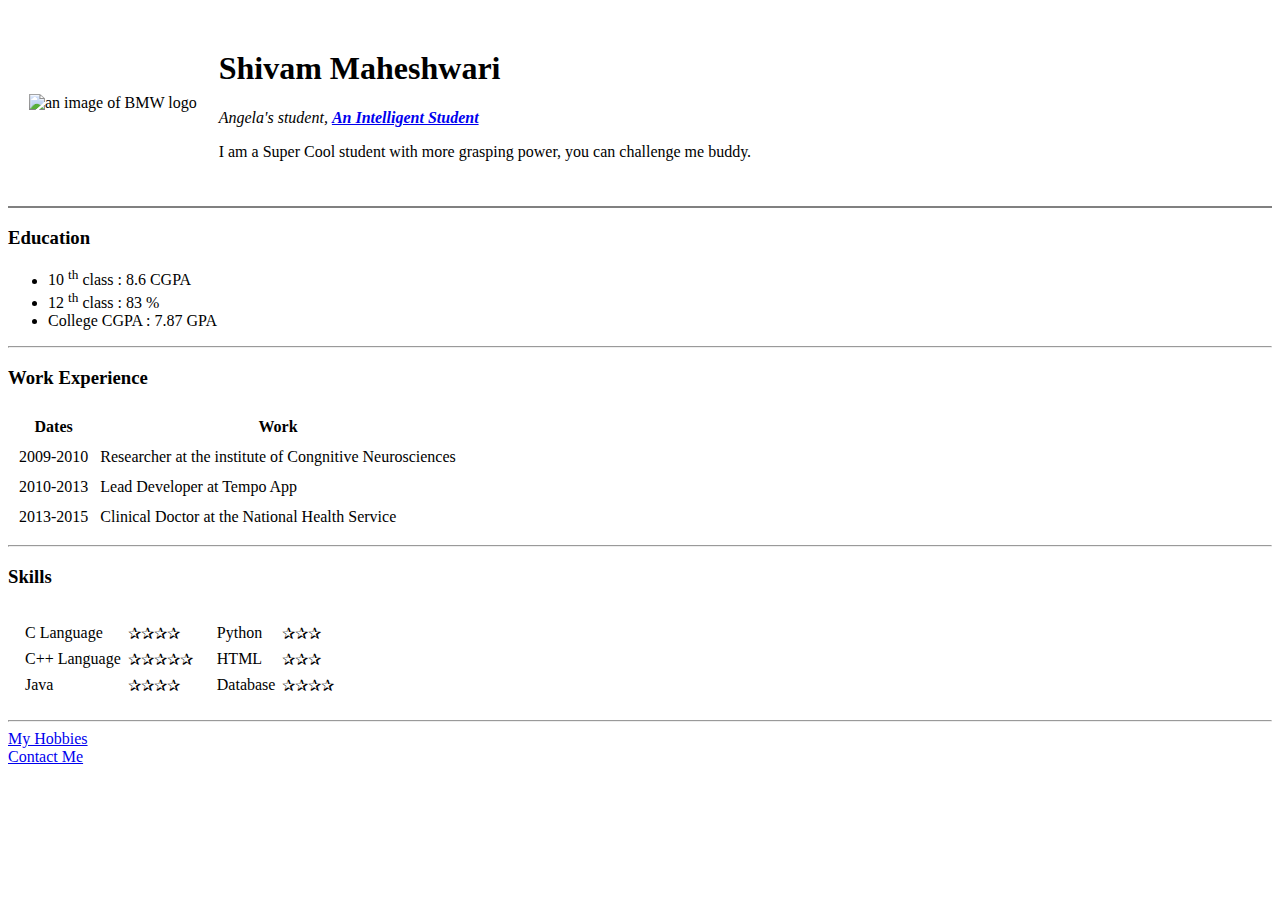
==== index.html @ 5daaeeb9 "Add initial cv website files" ====
<!DOCTYPE html>
<html lang="en" dir="ltr">

<head>
  <meta charset="utf-8">
  <title>Shivam's Personal Website</title>
</head>

<body>
  <table cellspacing="20">
    <tr>
      <td><img src="images\\bmw-logo-697.png" alt="an image of BMW logo"></td>
      <td>
        <h1>Shivam Maheshwari</h1>
        <p><em>Angela's student, <a href="https://www.appbrewery.co"><strong>An Intelligent Student</strong></a></em></p>
        <p>I am a Super Cool student with more grasping power, you can challenge me buddy.</p>
      </td>
    </tr>
  </table>
  <hr size="2" noshade>
  <h3>Education</h3>
  <ul style="list-style-type:disc">
    <li>10 <sup>th</sup> class : 8.6 CGPA</li>
    <li>12 <sup>th</sup> class : 83 %</li>
    <li>College CGPA : 7.87 GPA</li>
  </ul>
  <hr>
  <h3>Work Experience</h3>
  <table cellspacing="10">
    <thead>
      <tr>
        <th>Dates</th>
        <th>Work</th>
      </tr>
    </thead>
    <tbody>
      <tr>
        <td>2009-2010</td>
        <td>Researcher at the institute of Congnitive Neurosciences</td>
      </tr>
      <tr>
        <td>2010-2013</td>
        <td>Lead Developer at Tempo App</td>
      </tr>
      <tr>
        <td>2013-2015</td>
        <td>Clinical Doctor at the National Health Service</td>
      </tr>
    </tbody>
  </table>
  <hr>
  <h3>Skills</h3>
  <table cellspacing="10">
    <tr>
      <td>
        <table cellspacing="5">
          <tr>
            <td>C Language</td>
            <td>✰✰✰✰</td>
          </tr>
          <tr>
            <td>C++ Language</td>
            <td>✰✰✰✰✰</td>
          </tr>
          <tr>
            <td>Java</td>
            <td>✰✰✰✰</td>
          </tr>
        </table>
      </td>
      <td>
        <table cellspacing="5">
          <tr>
            <td>Python</td>
            <td>✰✰✰</td>
          </tr>
          <tr>
            <td>HTML</td>
            <td>✰✰✰</td>
          </tr>
          <tr>
            <td>Database</td>
            <td>✰✰✰✰</td>
          </tr>
        </table>
      </td>
    </tr>
  </table>
  <hr>
  <a href="hobbies.html">My Hobbies</a>
  <br>
  <a href="contact-details.html">Contact Me</a>
</body>

</html>
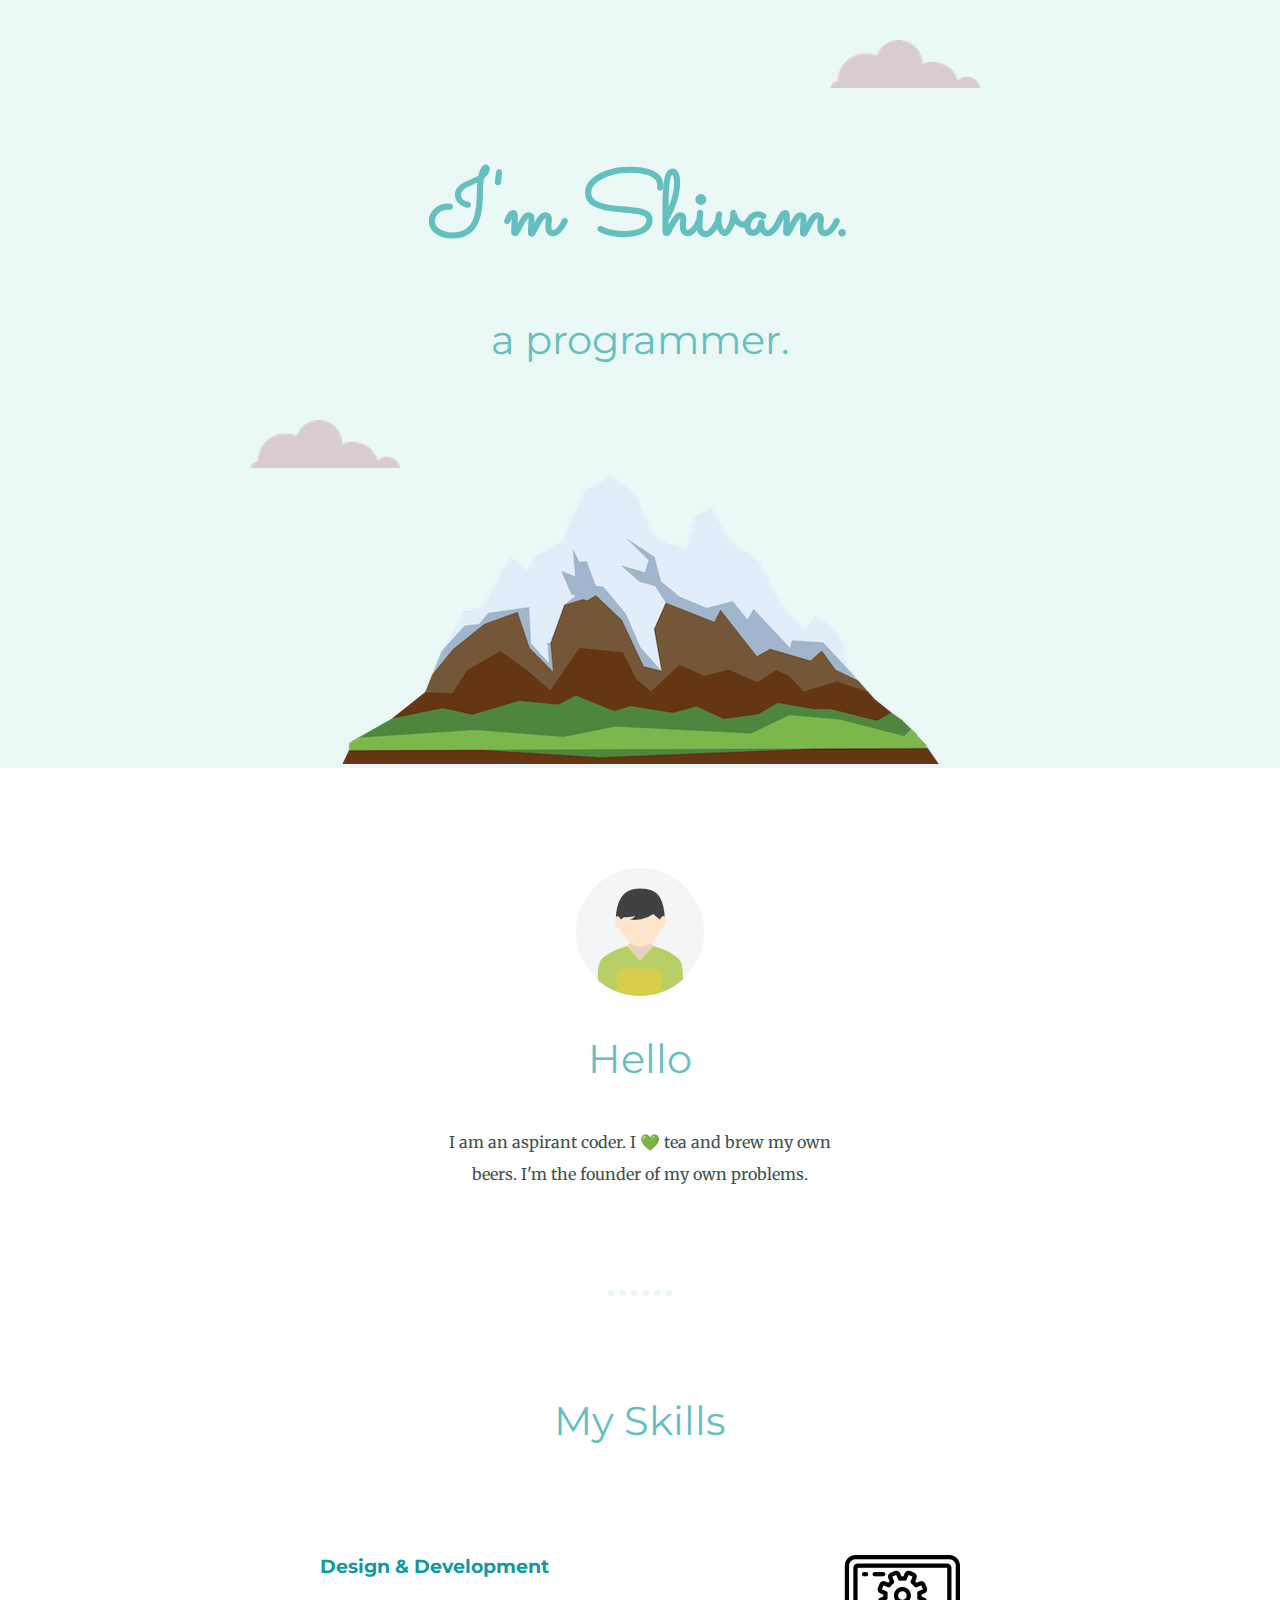
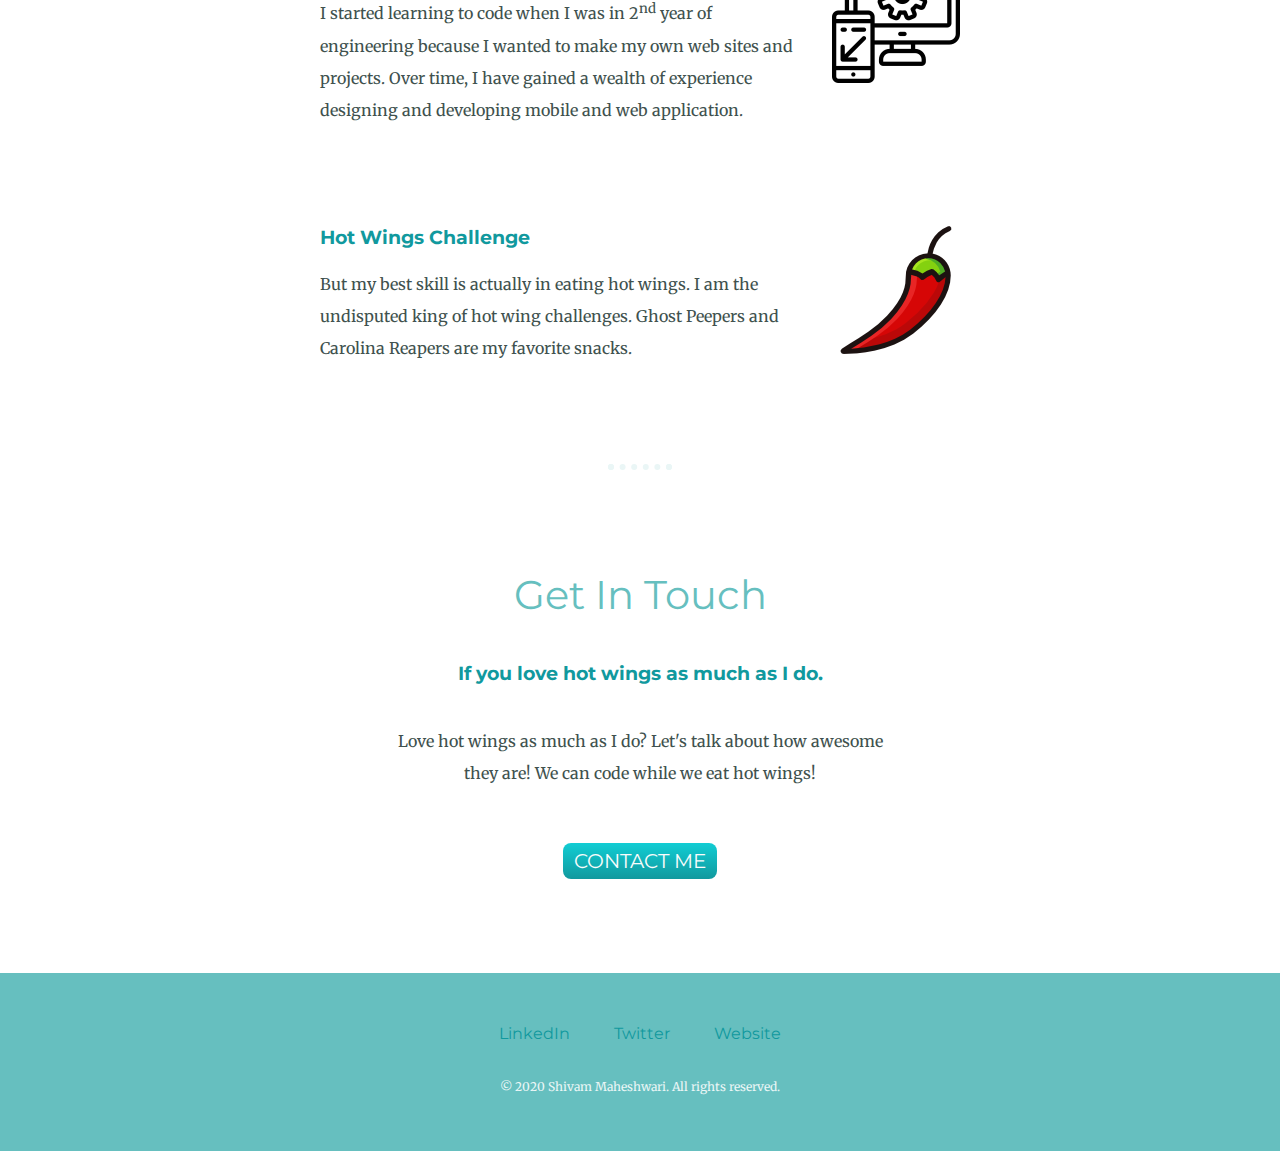
==== commit be2588f2: "My Personal website" ====
--- a/index.html
+++ b/index.html
@@ -1,95 +1,54 @@
 <!DOCTYPE html>
 <html lang="en" dir="ltr">
+  <head>
+    <meta charset="utf-8">
+    <title>Shivam Maheshwari</title>
+    <link rel="stylesheet" href="css/styles.css">
+    <link rel="icon" href="favicon.ico">
+    <link href="https://fonts.googleapis.com/css?family=Merriweather|Montserrat|Sacramento&display=swap" rel="stylesheet">
+  </head>
+  <body>
+    <div class="top-container">
+      <img class="top-cloud" src="images\\cloud.png" alt="cloud-img">
+      <h1>I'm Shivam.</h1>
+      <h2>a programmer.</h2>
+      <img class="bottom-cloud" src="images\\cloud.png" alt="cloud-img">
+      <img src="images\\mountain.png" alt="mountain-img">
+    </div>
+    <div class="middle-container">
+      <div class="profile">
+        <img src="images\\man.png" alt="person-img">
+        <h2>Hello</h2>
+        <p class="intro">I am an aspirant coder. I 💚 tea and brew my own beers. I'm the founder of my own problems.</p>
+      </div>
+      <hr>
+      <div class="skills">
+        <h2>My Skills</h2>
+        <div class="skill-row">
+          <img class="code-img" src="images\\tv.png" alt="tv-img">
+          <h3>Design & Development</h3>
+          <p>I started learning to code when I was in 2<sup>nd</sup> year of engineering because I wanted to make my own web sites and projects. Over time, I have gained a wealth of experience designing and developing mobile and web application.</p>
+        </div>
+        <div class="skill-row">
+          <img class="chilli-img" src="images\\chilli.png" alt="chilli-img">
+          <h3>Hot Wings Challenge</h3>
+          <p>But my best skill is actually in eating hot wings. I am the undisputed king of hot wing challenges. Ghost Peepers and Carolina Reapers are my favorite snacks.</p>
+        </div>
+      </div>
+      <hr>
+      <div class="contact-me">
+        <h2>Get In Touch</h2>
+        <h3>If you love hot wings as much as I do.</h3>
+        <p class="contact-message">Love hot wings as much as I do? Let's talk about how awesome they are! We can code while we eat hot wings!</p>
+        <a class="btn" href="mailto:shivamannu7@gmail.com">CONTACT ME</a>
+      </div>
+    </div>
 
-<head>
-  <meta charset="utf-8">
-  <title>Shivam's Personal Website</title>
-</head>
-
-<body>
-  <table cellspacing="20">
-    <tr>
-      <td><img src="images\\bmw-logo-697.png" alt="an image of BMW logo"></td>
-      <td>
-        <h1>Shivam Maheshwari</h1>
-        <p><em>Angela's student, <a href="https://www.appbrewery.co"><strong>An Intelligent Student</strong></a></em></p>
-        <p>I am a Super Cool student with more grasping power, you can challenge me buddy.</p>
-      </td>
-    </tr>
-  </table>
-  <hr size="2" noshade>
-  <h3>Education</h3>
-  <ul style="list-style-type:disc">
-    <li>10 <sup>th</sup> class : 8.6 CGPA</li>
-    <li>12 <sup>th</sup> class : 83 %</li>
-    <li>College CGPA : 7.87 GPA</li>
-  </ul>
-  <hr>
-  <h3>Work Experience</h3>
-  <table cellspacing="10">
-    <thead>
-      <tr>
-        <th>Dates</th>
-        <th>Work</th>
-      </tr>
-    </thead>
-    <tbody>
-      <tr>
-        <td>2009-2010</td>
-        <td>Researcher at the institute of Congnitive Neurosciences</td>
-      </tr>
-      <tr>
-        <td>2010-2013</td>
-        <td>Lead Developer at Tempo App</td>
-      </tr>
-      <tr>
-        <td>2013-2015</td>
-        <td>Clinical Doctor at the National Health Service</td>
-      </tr>
-    </tbody>
-  </table>
-  <hr>
-  <h3>Skills</h3>
-  <table cellspacing="10">
-    <tr>
-      <td>
-        <table cellspacing="5">
-          <tr>
-            <td>C Language</td>
-            <td>✰✰✰✰</td>
-          </tr>
-          <tr>
-            <td>C++ Language</td>
-            <td>✰✰✰✰✰</td>
-          </tr>
-          <tr>
-            <td>Java</td>
-            <td>✰✰✰✰</td>
-          </tr>
-        </table>
-      </td>
-      <td>
-        <table cellspacing="5">
-          <tr>
-            <td>Python</td>
-            <td>✰✰✰</td>
-          </tr>
-          <tr>
-            <td>HTML</td>
-            <td>✰✰✰</td>
-          </tr>
-          <tr>
-            <td>Database</td>
-            <td>✰✰✰✰</td>
-          </tr>
-        </table>
-      </td>
-    </tr>
-  </table>
-  <hr>
-  <a href="hobbies.html">My Hobbies</a>
-  <br>
-  <a href="contact-details.html">Contact Me</a>
-</body>
-
+    <div class="bottom-container">
+      <a class="footer-link" href="https://www.linkedin.com/in/shivam-maheshwari-84a4a9185/">LinkedIn</a>
+      <a class="footer-link" href="https://twitter.com/narendramodi?ref_src=twsrc%5Egoogle%7Ctwcamp%5Eserp%7Ctwgr%5Eauthor">Twitter</a>
+      <a class="footer-link" href="https://www.appbrewery.co/">Website</a>
+      <p class="copyright">© 2020 Shivam Maheshwari. All rights reserved.</p>
+    </div>
+  </body>
 </html>
--- a/css/styles.css
+++ b/css/styles.css
@@ -0,0 +1,137 @@
+body {
+  margin: 0;
+  text-align: center;
+  font-family: 'Merriweather', serif;
+  color:#40514E;
+}
+
+h1 {
+  margin :50px auto 0 auto;
+  font-family: 'Sacramento', cursive;
+  font-size: 5.625rem;
+  color: #66BFBF;
+}
+
+h2 {
+  font-family: 'Montserrat', sans-serif;
+  font-size: 2.5rem;
+  color: #66BFBF;
+  font-weight: normal;
+  padding-bottom: 10px;
+}
+
+h3 {
+  font-family: 'Montserrat', sans-serif;
+  color: #11999E;
+}
+
+p{
+  line-height: 2;
+}
+
+hr{
+  border-style: dotted;
+  border-color: #EAF6F6;
+  border-width: 6px;
+  border-bottom: none;
+  width: 4%;
+  margin: 100px auto;
+}
+
+.top-container {
+  background-color: #EAF9F5;
+  position: relative;
+  padding-top: 100px;
+}
+
+.bottom-cloud {
+  position: absolute;
+  left: 250px;
+  bottom: 300px;
+}
+
+.top-cloud {
+  position: absolute;
+  top: 40px;
+  right: 300px;
+}
+
+.skill-row{
+  width: 50%;
+  margin: 100px auto;
+  text-align: left;
+}
+
+.code-img{
+  float: right;
+  margin-left: 30px;
+}
+
+.chilli-img{
+  float: right;
+  margin-left: 30px;
+}
+
+.intro{
+  width: 30%;
+  margin: auto;
+}
+
+.contact-message{
+  width: 40%;
+  margin: 40px auto 60px;
+}
+
+.middle-container{
+  margin: 100px 0;
+}
+
+.btn {
+  font-family: 'Montserrat', sans-serif;
+  text-decoration: none;
+  color: #FAFCFC;
+  font-size: 20px;
+  padding: 6px 11px;
+  -moz-border-radius: 8px;
+  -webkit-border-radius: 8px;
+  border-radius: 8px;
+  background: #63B8EE;
+  background: linear-gradient(top,  #11CDD4,  #11999E);
+  background: -ms-linear-gradient(top,  #11CDD4,  #11999E);
+  background: -webkit-gradient(linear, left top, left bottom, from(#11CDD4), to(#11999E));
+  background: -moz-linear-gradient(top,  #11CDD4,  #11999E);
+  background: -o-linear-gradient(top, #11CDD4, #11999E);
+  background: -webkit-linear-gradient(top, #11CDD4, #11999E);
+}
+.btn:hover {
+  color: #FCFCFC;
+  background: #468CCF;
+  background: linear-gradient(top,  #30E3CB,  #2BC4AD);
+  background: -ms-linear-gradient(top,  #30E3CB,  #2BC4AD);
+  background: -webkit-gradient(linear, left top, left bottom, from(#30E3CB),  to(#2BC4AD));
+  background: -moz-linear-gradient(top,  #30E3CB,  #2BC4AD);
+  background: -o-linear-gradient(top, #30E3CB,  #2BC4AD);
+  background: -webkit-linear-gradient(top, #30E3CB,  #2BC4AD);
+}
+
+.bottom-container{
+  background-color: #66BFBF;
+  padding: 50px 0 20px;
+}
+
+.copyright{
+  color: #EAF6F6;
+  font-size: 0.75rem;
+  padding: 20px 0;
+}
+
+a{
+  color: #11999E;
+  margin: 10px 20px;
+  text-decoration: none;
+  font-family: 'Montserrat', sans-serif;
+}
+
+a:hover{
+  color: #EAF6F6;
+}
